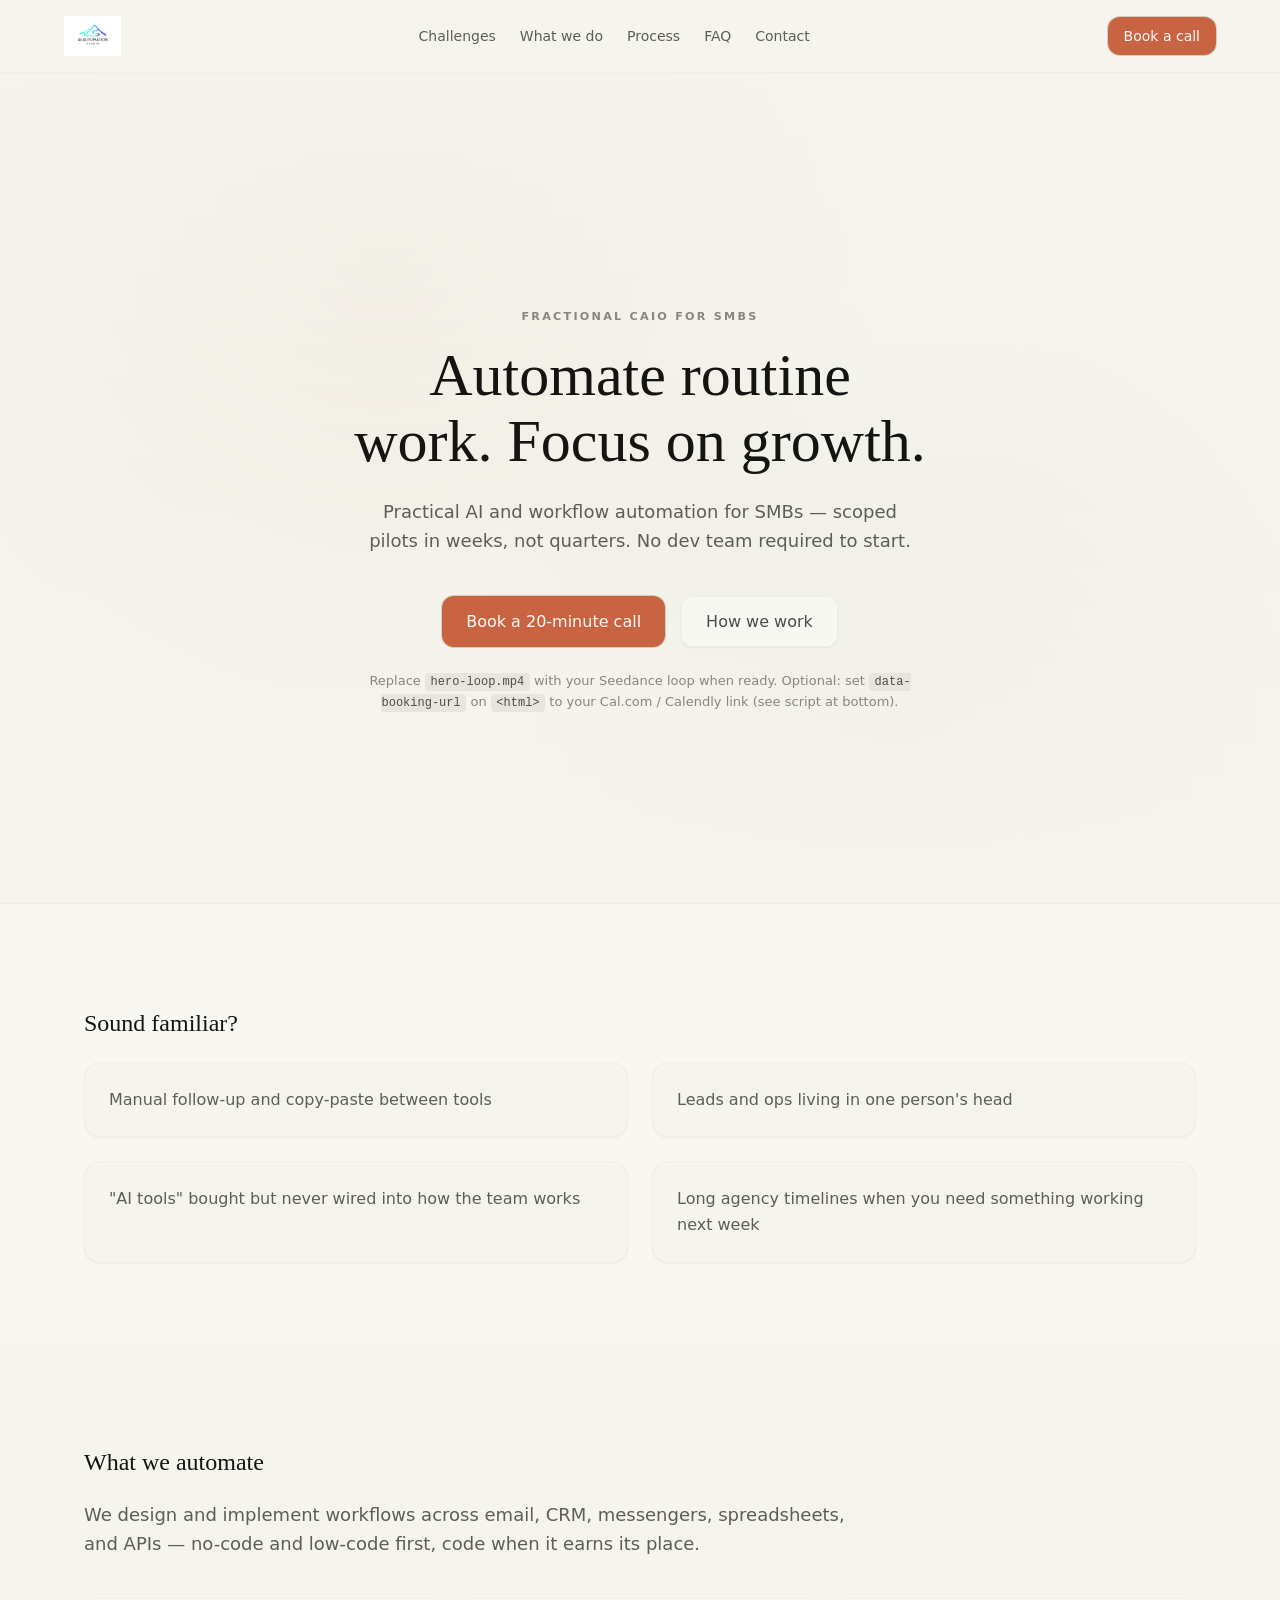
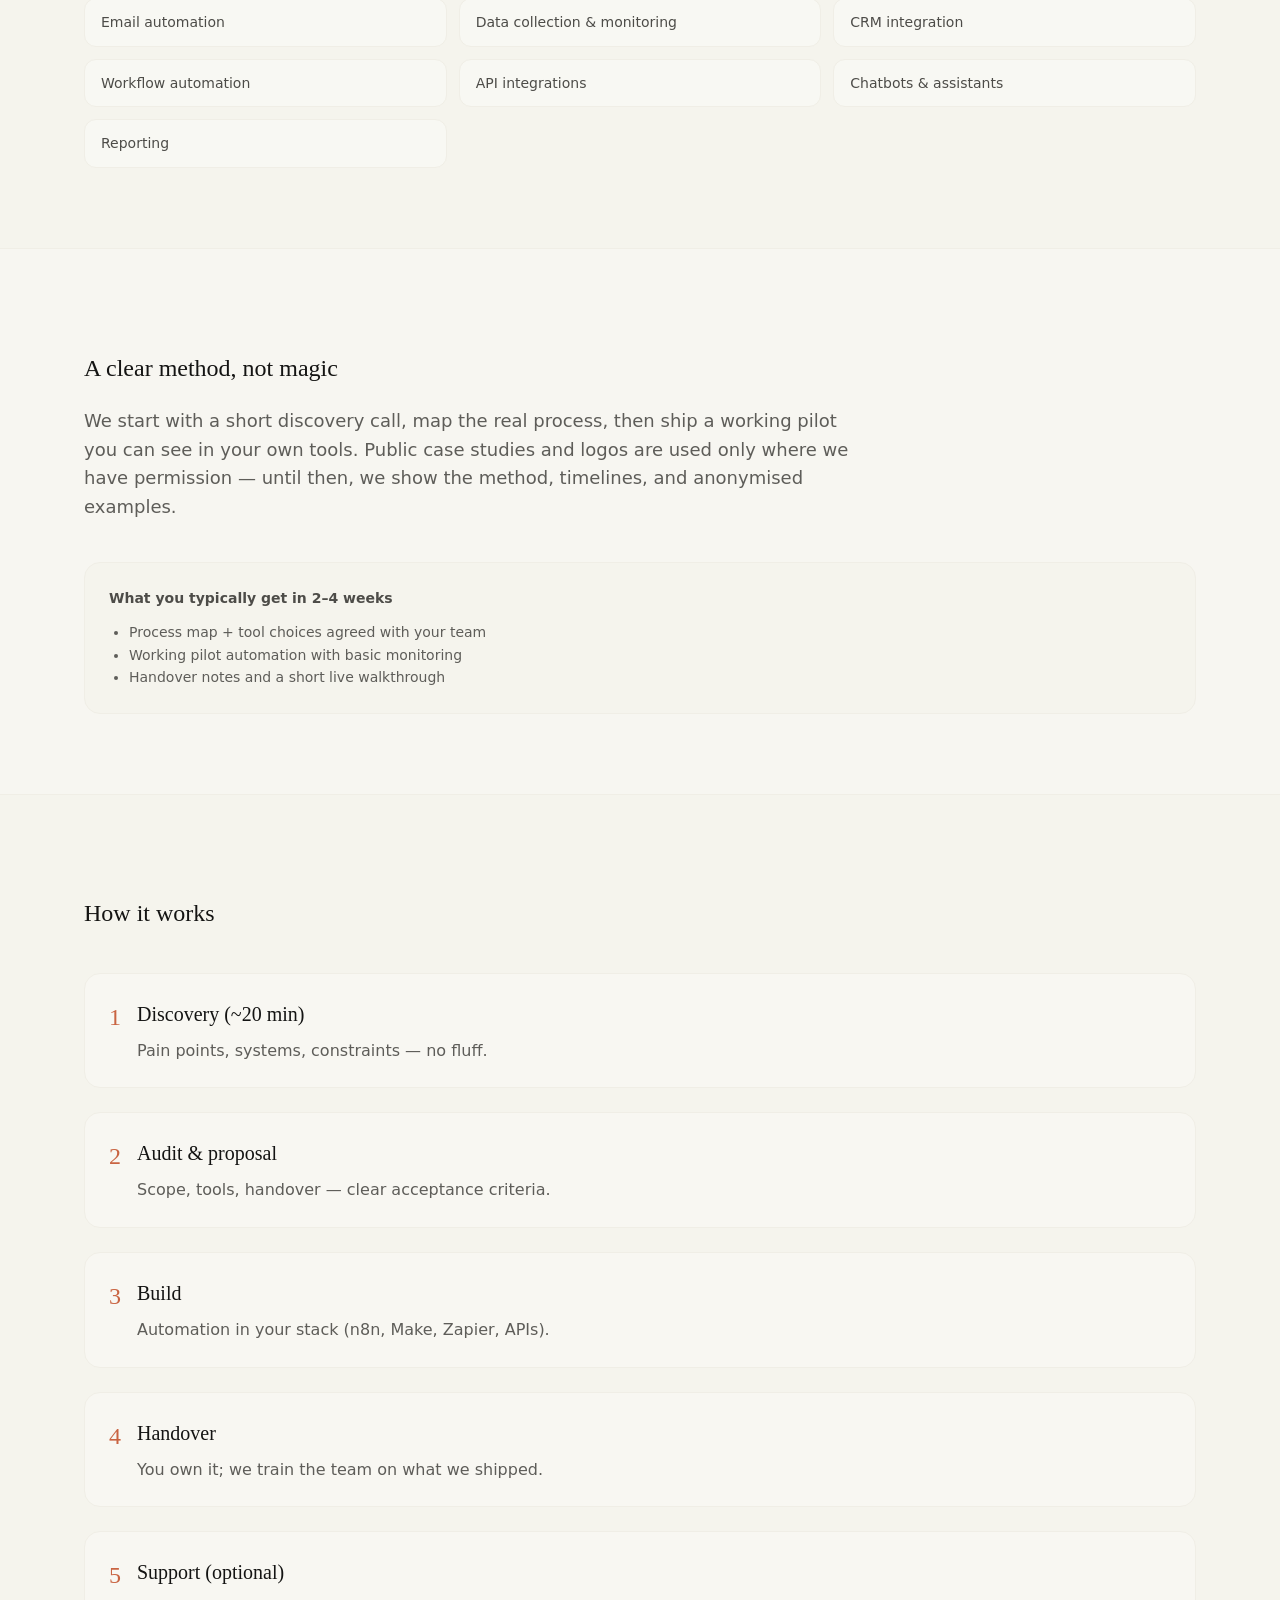
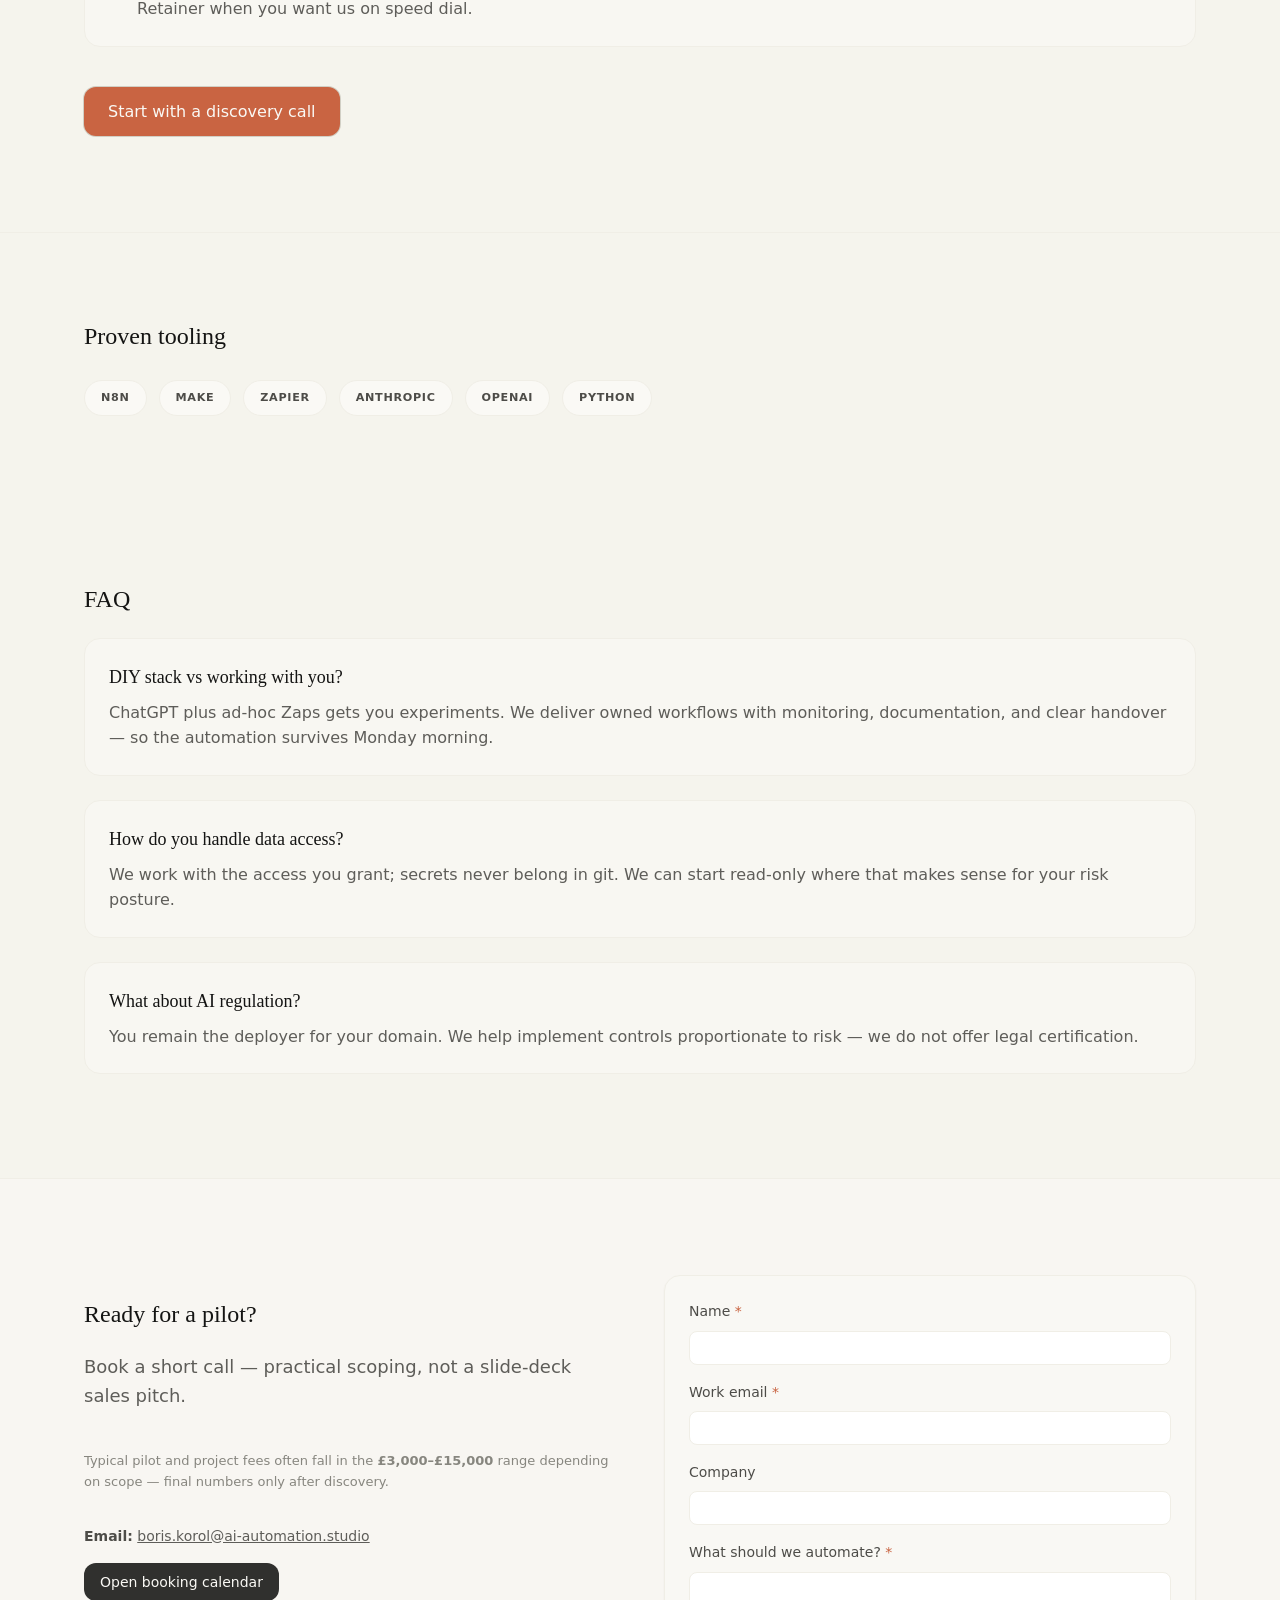
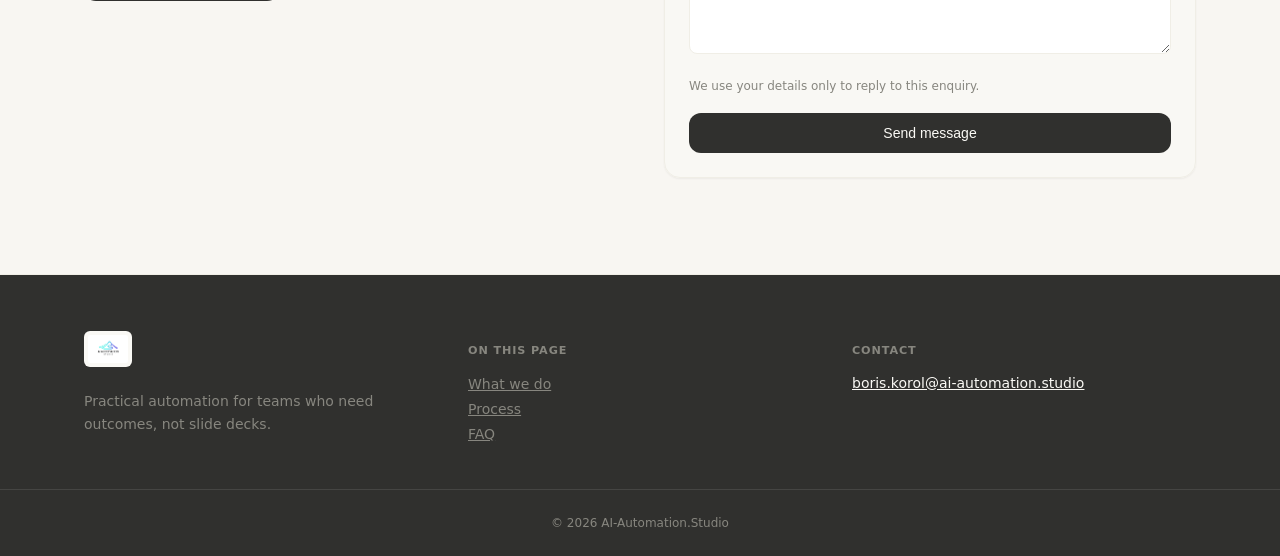
==== docs/index.html @ b097210a "Add static AAS landing preview under docs/ for GitHub Pages. Made-with: Cursor" ====
<!DOCTYPE html>
<html lang="en-GB" data-booking-url="https://calendly.com/dmir017">
  <head>
    <meta charset="utf-8" />
    <meta name="viewport" content="width=device-width, initial-scale=1" />
    <title>AI Automation Studio — Automate routine work. Focus on growth.</title>
    <meta
      name="description"
      content="Practical AI and workflow automation for SMBs. Scoped pilots in weeks — no-code and low-code first."
    />
    <style>
      :root {
        --parchment: #f5f4ed;
        --ivory: #faf9f5;
        --terracotta: #c96442;
        --coral: #d97757;
        --near: #141413;
        --olive: #5e5d59;
        --stone: #87867f;
        --charcoal: #4d4c48;
        --sand: #e8e6dc;
        --dark: #30302e;
        --cream: #f0eee6;
        --ring: #d1cfc5;
      }
      * {
        box-sizing: border-box;
      }
      html {
        scroll-behavior: smooth;
      }
      @media (prefers-reduced-motion: reduce) {
        html {
          scroll-behavior: auto;
        }
        .hero-video {
          display: none !important;
        }
        .hero-static {
          display: block !important;
        }
        .hero-ambient {
          animation: none !important;
        }
      }
      body {
        margin: 0;
        font-family: ui-sans-serif, system-ui, -apple-system, "Segoe UI", Roboto,
          "Helvetica Neue", Arial, sans-serif;
        background: var(--parchment);
        color: var(--near);
        line-height: 1.6;
      }
      h1,
      h2,
      h3 {
        font-family: Georgia, "Times New Roman", serif;
        font-weight: 500;
      }
      a {
        color: inherit;
        text-decoration: none;
      }
      .wrap {
        max-width: 72rem;
        margin: 0 auto;
        padding-left: 1.25rem;
        padding-right: 1.25rem;
      }
      header {
        position: sticky;
        top: 0;
        z-index: 50;
        border-bottom: 1px solid rgba(240, 238, 230, 0.85);
        background: rgba(245, 244, 237, 0.92);
        backdrop-filter: blur(10px);
      }
      .header-inner {
        display: flex;
        align-items: center;
        justify-content: space-between;
        gap: 1.5rem;
        padding: 1rem 0;
      }
      .logo {
        height: 2.5rem;
        width: auto;
        display: block;
      }
      nav {
        display: none;
        gap: 1.5rem;
        font-size: 0.875rem;
        color: var(--olive);
      }
      @media (min-width: 768px) {
        nav {
          display: flex;
        }
      }
      nav a:hover {
        color: var(--near);
      }
      .btn-primary {
        display: inline-flex;
        align-items: center;
        justify-content: center;
        border-radius: 0.75rem;
        background: var(--terracotta);
        color: var(--ivory);
        padding: 0.5rem 1rem;
        font-size: 0.875rem;
        font-weight: 500;
        box-shadow: 0 0 0 1px var(--ring);
      }
      .btn-primary:hover {
        background: var(--coral);
      }
      .hero {
        position: relative;
        min-height: 88vh;
        overflow: hidden;
        isolation: isolate;
      }
      .hero-media {
        position: absolute;
        inset: 0;
        background: var(--parchment);
      }
      .hero-video {
        width: 100%;
        height: 100%;
        object-fit: cover;
      }
      .hero-static {
        display: none;
        position: absolute;
        inset: 0;
        background: url("./hero-poster.jpg") center / cover no-repeat;
      }
      .hero-ambient {
        position: absolute;
        inset: 0;
        background: radial-gradient(
            circle at 30% 20%,
            rgba(201, 100, 66, 0.12),
            transparent 45%
          ),
          radial-gradient(
            circle at 70% 80%,
            rgba(62, 61, 58, 0.08),
            transparent 40%
          );
        animation: heroDrift 24s ease-in-out infinite alternate;
      }
      @keyframes heroDrift {
        from {
          transform: scale(1) translate(0, 0);
        }
        to {
          transform: scale(1.04) translate(-1%, 1%);
        }
      }
      .hero-scrim {
        position: absolute;
        inset: 0;
        background: linear-gradient(
          to bottom,
          rgba(245, 244, 237, 0.88),
          rgba(245, 244, 237, 0.55),
          var(--parchment)
        );
      }
      .hero-inner {
        position: relative;
        max-width: 56rem;
        margin: 0 auto;
        padding: 7rem 1.25rem 6rem;
        text-align: center;
      }
      @media (min-width: 768px) {
        .hero-inner {
          padding-top: 9rem;
        }
      }
      .eyebrow {
        font-size: 0.7rem;
        letter-spacing: 0.2em;
        text-transform: uppercase;
        color: var(--stone);
        font-weight: 600;
        margin-bottom: 1rem;
      }
      .hero h1 {
        font-size: clamp(2.25rem, 5vw, 3.75rem);
        line-height: 1.1;
        margin: 0;
        text-wrap: balance;
      }
      .hero p.lead {
        margin: 1.5rem auto 0;
        max-width: 42rem;
        font-size: 1.125rem;
        color: var(--olive);
        text-wrap: balance;
      }
      .hero-actions {
        margin-top: 2.5rem;
        display: flex;
        flex-wrap: wrap;
        gap: 1rem;
        justify-content: center;
      }
      .btn-lg {
        padding: 0.75rem 1.5rem;
        font-size: 1rem;
        border-radius: 0.75rem;
      }
      .btn-secondary {
        border: 1px solid var(--cream);
        background: rgba(250, 249, 245, 0.85);
        color: var(--charcoal);
        padding: 0.75rem 1.5rem;
        font-size: 1rem;
        border-radius: 0.75rem;
        font-weight: 500;
        box-shadow: 0 1px 2px rgba(20, 20, 19, 0.06);
      }
      .btn-secondary:hover {
        box-shadow: 0 0 0 1px var(--ring);
      }
      .note {
        margin-top: 1.5rem;
        font-size: 0.8125rem;
        color: var(--stone);
        max-width: 36rem;
        margin-left: auto;
        margin-right: auto;
      }
      section {
        padding: 5rem 0;
      }
      .section-muted {
        border-top: 1px solid var(--cream);
        background: rgba(250, 249, 245, 0.65);
      }
      .section-band {
        border-top: 1px solid var(--cream);
        border-bottom: 1px solid var(--cream);
        background: rgba(250, 249, 245, 0.5);
      }
      .section h2 {
        font-size: clamp(1.875rem, 3vw, 2.25rem);
        margin: 0 0 2.5rem;
      }
      .grid-2 {
        display: grid;
        gap: 1.5rem;
      }
      @media (min-width: 768px) {
        .grid-2 {
          grid-template-columns: 1fr 1fr;
        }
      }
      .card {
        border-radius: 1rem;
        border: 1px solid var(--cream);
        background: var(--parchment);
        padding: 1.5rem;
        box-shadow: 0 1px 2px rgba(20, 20, 19, 0.05);
        color: var(--olive);
      }
      .services-intro {
        max-width: 48rem;
        font-size: 1.125rem;
        color: var(--olive);
        margin-bottom: 2.5rem;
      }
      .tags {
        display: grid;
        gap: 0.75rem;
        grid-template-columns: 1fr;
      }
      @media (min-width: 640px) {
        .tags {
          grid-template-columns: repeat(2, 1fr);
        }
      }
      @media (min-width: 1024px) {
        .tags {
          grid-template-columns: repeat(3, 1fr);
        }
      }
      .tag {
        border-radius: 0.75rem;
        border: 1px solid var(--cream);
        background: rgba(250, 249, 245, 0.85);
        padding: 0.75rem 1rem;
        font-size: 0.875rem;
        font-weight: 500;
        color: var(--charcoal);
      }
      .callout {
        margin-top: 2rem;
        border-radius: 1rem;
        border: 1px solid var(--cream);
        background: var(--parchment);
        padding: 1.5rem;
        font-size: 0.875rem;
        color: var(--olive);
      }
      .steps {
        list-style: none;
        padding: 0;
        margin: 2.5rem 0 0;
        display: flex;
        flex-direction: column;
        gap: 1.5rem;
      }
      .step {
        display: flex;
        gap: 1rem;
        border-radius: 1rem;
        border: 1px solid var(--cream);
        background: rgba(250, 249, 245, 0.75);
        padding: 1.5rem;
      }
      .step-num {
        font-family: Georgia, serif;
        font-size: 1.5rem;
        color: var(--terracotta);
      }
      .tools {
        border-top: 1px solid var(--cream);
        background: var(--parchment);
        padding: 4rem 0;
      }
      .pill-row {
        display: flex;
        flex-wrap: wrap;
        gap: 0.75rem;
      }
      .pill {
        border-radius: 999px;
        border: 1px solid var(--cream);
        background: var(--ivory);
        padding: 0.5rem 1rem;
        font-size: 0.7rem;
        font-weight: 600;
        letter-spacing: 0.06em;
        text-transform: uppercase;
        color: var(--charcoal);
      }
      .faq-item {
        border-radius: 1rem;
        border: 1px solid var(--cream);
        background: rgba(250, 249, 245, 0.75);
        padding: 1.5rem;
        margin-bottom: 1.5rem;
      }
      .faq-item h3 {
        margin: 0 0 0.5rem;
        font-size: 1.125rem;
      }
      .contact {
        border-top: 1px solid var(--cream);
        background: rgba(250, 249, 245, 0.45);
        padding: 6rem 0;
      }
      .contact-grid {
        display: grid;
        gap: 3rem;
      }
      @media (min-width: 1024px) {
        .contact-grid {
          grid-template-columns: 1fr 1fr;
          align-items: start;
        }
      }
      form {
        border-radius: 1rem;
        border: 1px solid var(--cream);
        background: rgba(250, 249, 245, 0.92);
        padding: 1.5rem;
        box-shadow: 0 1px 2px rgba(20, 20, 19, 0.05);
      }
      label {
        display: block;
        font-size: 0.875rem;
        font-weight: 500;
        color: var(--charcoal);
        margin-bottom: 0.25rem;
      }
      input,
      textarea {
        width: 100%;
        margin-top: 0.25rem;
        border-radius: 0.5rem;
        border: 1px solid var(--cream);
        padding: 0.5rem 0.75rem;
        font-size: 0.875rem;
      }
      input:focus,
      textarea:focus {
        outline: 2px solid #3898ec;
        outline-offset: 0;
      }
      .form-footer {
        font-size: 0.75rem;
        color: var(--stone);
        margin: 0.5rem 0 1rem;
      }
      button[type="submit"] {
        width: 100%;
        border: 0;
        border-radius: 0.75rem;
        background: var(--dark);
        color: var(--ivory);
        padding: 0.75rem 1rem;
        font-size: 0.875rem;
        font-weight: 500;
        cursor: pointer;
      }
      button[type="submit"]:hover {
        background: var(--near);
      }
      footer {
        border-top: 1px solid var(--cream);
        background: var(--dark);
        color: var(--ivory);
        padding: 3.5rem 0 0;
      }
      .footer-grid {
        display: grid;
        gap: 2.5rem;
      }
      @media (min-width: 768px) {
        .footer-grid {
          grid-template-columns: repeat(3, 1fr);
        }
      }
      .footer-logo {
        height: 2.25rem;
        width: auto;
        border-radius: 0.375rem;
        background: var(--ivory);
        padding: 0.25rem;
      }
      .footer-muted {
        color: var(--stone);
        font-size: 0.875rem;
      }
      .footer-bottom {
        border-top: 1px solid rgba(255, 255, 255, 0.1);
        margin-top: 2.5rem;
        padding: 1.5rem 0;
        text-align: center;
        font-size: 0.75rem;
        color: var(--stone);
      }
      code {
        font-size: 0.75rem;
        background: var(--sand);
        padding: 0.125rem 0.35rem;
        border-radius: 0.25rem;
        color: var(--charcoal);
      }
    </style>
  </head>
  <body>
    <header>
      <div class="wrap header-inner">
        <a href="#top" aria-label="Home"
          ><img
            class="logo"
            src="./logo.jpg"
            width="160"
            height="48"
            alt="AI Automation Studio"
        /></a>
        <nav aria-label="Primary">
          <a href="#problem">Challenges</a>
          <a href="#services">What we do</a>
          <a href="#process">Process</a>
          <a href="#faq">FAQ</a>
          <a href="#contact">Contact</a>
        </nav>
        <a class="btn-primary" href="#contact">Book a call</a>
      </div>
    </header>

    <main id="top">
      <section class="hero" aria-label="Hero">
        <div class="hero-media" aria-hidden="true">
          <div class="hero-ambient" aria-hidden="true"></div>
          <video
            class="hero-video"
            autoplay
            muted
            loop
            playsinline
            poster="./hero-poster.jpg"
            preload="metadata"
          >
            <source src="./hero-loop.mp4" type="video/mp4" />
          </video>
          <div class="hero-static" aria-hidden="true"></div>
          <div class="hero-scrim"></div>
        </div>
        <div class="hero-inner">
          <p class="eyebrow">Fractional CAIO for SMBs</p>
          <h1>Automate routine work. Focus on growth.</h1>
          <p class="lead">
            Practical AI and workflow automation for SMBs — scoped pilots in
            weeks, not quarters. No dev team required to start.
          </p>
          <div class="hero-actions">
            <a id="booking-hero" class="btn-primary btn-lg" href="#contact"
              >Book a 20-minute call</a
            >
            <a class="btn-secondary" href="#process">How we work</a>
          </div>
          <p class="note">
            Replace <code>hero-loop.mp4</code> with your Seedance loop when
            ready. Optional: set
            <code>data-booking-url</code> on <code>&lt;html&gt;</code> to your
            Cal.com / Calendly link (see script at bottom).
          </p>
        </div>
      </section>

      <section id="problem" class="section-muted">
        <div class="wrap">
          <h2>Sound familiar?</h2>
          <div class="grid-2">
            <div class="card">
              Manual follow-up and copy-paste between tools
            </div>
            <div class="card">Leads and ops living in one person's head</div>
            <div class="card">
              "AI tools" bought but never wired into how the team works
            </div>
            <div class="card">
              Long agency timelines when you need something working next week
            </div>
          </div>
        </div>
      </section>

      <section id="services">
        <div class="wrap">
          <h2>What we automate</h2>
          <p class="services-intro">
            We design and implement workflows across email, CRM, messengers,
            spreadsheets, and APIs — no-code and low-code first, code when it
            earns its place.
          </p>
          <div class="tags">
            <div class="tag">Email automation</div>
            <div class="tag">Data collection &amp; monitoring</div>
            <div class="tag">CRM integration</div>
            <div class="tag">Workflow automation</div>
            <div class="tag">API integrations</div>
            <div class="tag">Chatbots &amp; assistants</div>
            <div class="tag">Reporting</div>
          </div>
        </div>
      </section>

      <section class="section-band">
        <div class="wrap">
          <h2>A clear method, not magic</h2>
          <p class="services-intro">
            We start with a short discovery call, map the real process, then
            ship a working pilot you can see in your own tools. Public case
            studies and logos are used only where we have permission — until
            then, we show the method, timelines, and anonymised examples.
          </p>
          <div class="callout">
            <p style="margin: 0 0 0.75rem; font-weight: 600; color: var(--charcoal)">
              What you typically get in 2–4 weeks
            </p>
            <ul style="margin: 0; padding-left: 1.25rem">
              <li>Process map + tool choices agreed with your team</li>
              <li>Working pilot automation with basic monitoring</li>
              <li>Handover notes and a short live walkthrough</li>
            </ul>
          </div>
        </div>
      </section>

      <section id="process">
        <div class="wrap">
          <h2>How it works</h2>
          <ol class="steps">
            <li class="step">
              <span class="step-num">1</span>
              <div>
                <h3 style="margin: 0 0 0.5rem; font-size: 1.25rem">
                  Discovery (~20 min)
                </h3>
                <p style="margin: 0; color: var(--olive)">
                  Pain points, systems, constraints — no fluff.
                </p>
              </div>
            </li>
            <li class="step">
              <span class="step-num">2</span>
              <div>
                <h3 style="margin: 0 0 0.5rem; font-size: 1.25rem">
                  Audit &amp; proposal
                </h3>
                <p style="margin: 0; color: var(--olive)">
                  Scope, tools, handover — clear acceptance criteria.
                </p>
              </div>
            </li>
            <li class="step">
              <span class="step-num">3</span>
              <div>
                <h3 style="margin: 0 0 0.5rem; font-size: 1.25rem">Build</h3>
                <p style="margin: 0; color: var(--olive)">
                  Automation in your stack (n8n, Make, Zapier, APIs).
                </p>
              </div>
            </li>
            <li class="step">
              <span class="step-num">4</span>
              <div>
                <h3 style="margin: 0 0 0.5rem; font-size: 1.25rem">Handover</h3>
                <p style="margin: 0; color: var(--olive)">
                  You own it; we train the team on what we shipped.
                </p>
              </div>
            </li>
            <li class="step">
              <span class="step-num">5</span>
              <div>
                <h3 style="margin: 0 0 0.5rem; font-size: 1.25rem">
                  Support (optional)
                </h3>
                <p style="margin: 0; color: var(--olive)">
                  Retainer when you want us on speed dial.
                </p>
              </div>
            </li>
          </ol>
          <p style="margin-top: 2.5rem">
            <a class="btn-primary btn-lg" href="#contact"
              >Start with a discovery call</a
            >
          </p>
        </div>
      </section>

      <section class="tools">
        <div class="wrap">
          <h2 style="font-size: 1.5rem">Proven tooling</h2>
          <div class="pill-row" style="margin-top: 1.5rem">
            <span class="pill">n8n</span>
            <span class="pill">Make</span>
            <span class="pill">Zapier</span>
            <span class="pill">Anthropic</span>
            <span class="pill">OpenAI</span>
            <span class="pill">Python</span>
          </div>
        </div>
      </section>

      <section id="faq">
        <div class="wrap">
          <h2>FAQ</h2>
          <div class="faq-item">
            <h3>DIY stack vs working with you?</h3>
            <p style="margin: 0; color: var(--olive)">
              ChatGPT plus ad-hoc Zaps gets you experiments. We deliver owned
              workflows with monitoring, documentation, and clear handover —
              so the automation survives Monday morning.
            </p>
          </div>
          <div class="faq-item">
            <h3>How do you handle data access?</h3>
            <p style="margin: 0; color: var(--olive)">
              We work with the access you grant; secrets never belong in git.
              We can start read-only where that makes sense for your risk
              posture.
            </p>
          </div>
          <div class="faq-item">
            <h3>What about AI regulation?</h3>
            <p style="margin: 0; color: var(--olive)">
              You remain the deployer for your domain. We help implement
              controls proportionate to risk — we do not offer legal
              certification.
            </p>
          </div>
        </div>
      </section>

      <section id="contact" class="contact">
        <div class="wrap contact-grid">
          <div>
            <h2>Ready for a pilot?</h2>
            <p class="services-intro" style="margin-top: 1rem">
              Book a short call — practical scoping, not a slide-deck sales
              pitch.
            </p>
            <p class="note" style="text-align: left; margin: 1.5rem 0 0">
              Typical pilot and project fees often fall in the
              <strong>£3,000–£15,000</strong> range depending on scope — final
              numbers only after discovery.
            </p>
            <p style="margin-top: 2rem; font-size: 0.875rem; color: var(--olive)">
              <strong style="color: var(--charcoal)">Email:</strong>
              <a
                style="text-decoration: underline"
                href="mailto:boris.korol@ai-automation.studio"
                >boris.korol@ai-automation.studio</a
              >
            </p>
            <p style="margin-top: 1rem">
              <a
                id="booking-contact"
                class="btn-primary"
                style="background: var(--dark); box-shadow: none"
                href="#contact"
                >Open booking calendar</a
              >
            </p>
          </div>
          <form id="enquiry-form" novalidate>
            <div style="margin-bottom: 1rem">
              <label for="name">Name <span style="color: var(--terracotta)">*</span></label>
              <input id="name" name="name" required autocomplete="name" />
            </div>
            <div style="margin-bottom: 1rem">
              <label for="email"
                >Work email <span style="color: var(--terracotta)">*</span></label
              >
              <input
                id="email"
                name="email"
                type="email"
                required
                autocomplete="email"
              />
            </div>
            <div style="margin-bottom: 1rem">
              <label for="company">Company</label>
              <input id="company" name="company" autocomplete="organization" />
            </div>
            <div style="margin-bottom: 1rem">
              <label for="message"
                >What should we automate?
                <span style="color: var(--terracotta)">*</span></label
              >
              <textarea id="message" name="message" required rows="4"></textarea>
            </div>
            <p class="form-footer">
              We use your details only to reply to this enquiry.
            </p>
            <button type="submit">Send message</button>
            <p
              id="form-status"
              style="display: none; margin-top: 1rem; font-size: 0.875rem; color: var(--olive); text-align: center"
              role="status"
            ></p>
          </form>
        </div>
      </section>
    </main>

    <footer>
      <div class="wrap footer-grid">
        <div>
          <img
            class="footer-logo"
            src="./logo.jpg"
            width="160"
            height="48"
            alt=""
          />
          <p class="footer-muted" style="margin-top: 1rem">
            Practical automation for teams who need outcomes, not slide decks.
          </p>
        </div>
        <div>
          <p
            class="footer-muted"
            style="font-size: 0.7rem; font-weight: 600; text-transform: uppercase; letter-spacing: 0.08em"
          >
            On this page
          </p>
          <ul
            class="footer-muted"
            style="list-style: none; padding: 0; margin: 0.75rem 0 0; line-height: 1.8"
          >
            <li><a style="text-decoration: underline" href="#services">What we do</a></li>
            <li><a style="text-decoration: underline" href="#process">Process</a></li>
            <li><a style="text-decoration: underline" href="#faq">FAQ</a></li>
          </ul>
        </div>
        <div>
          <p
            class="footer-muted"
            style="font-size: 0.7rem; font-weight: 600; text-transform: uppercase; letter-spacing: 0.08em"
          >
            Contact
          </p>
          <p style="margin: 0.75rem 0 0; font-size: 0.875rem">
            <a
              style="text-decoration: underline"
              href="mailto:boris.korol@ai-automation.studio"
              >boris.korol@ai-automation.studio</a
            >
          </p>
        </div>
      </div>
      <div class="footer-bottom">
        © <span id="y"></span> AI-Automation.Studio
      </div>
    </footer>

    <script>
      document.getElementById("y").textContent = String(new Date().getFullYear());
      var booking = document.documentElement.getAttribute("data-booking-url");
      if (booking) {
        var b1 = document.getElementById("booking-hero");
        var b2 = document.getElementById("booking-contact");
        if (b1) b1.setAttribute("href", booking);
        if (b2) b2.setAttribute("href", booking);
      }
      document.getElementById("enquiry-form").addEventListener("submit", function (e) {
        e.preventDefault();
        var fd = new FormData(e.target);
        var name = String(fd.get("name") || "").trim();
        var from = String(fd.get("email") || "").trim();
        var company = String(fd.get("company") || "").trim();
        var body = String(fd.get("message") || "").trim();
        var subject = encodeURIComponent(
          "AI Automation Studio — enquiry from " + (name || "site")
        );
        var text = encodeURIComponent(
          ["Name: " + name, "Email: " + from, company ? "Company: " + company : "", "", body]
            .filter(Boolean)
            .join("\n")
        );
        window.location.href =
          "mailto:boris.korol@ai-automation.studio?subject=" + subject + "&body=" + text;
        var st = document.getElementById("form-status");
        st.style.display = "block";
        st.textContent =
          "If your mail client did not open, email boris.korol@ai-automation.studio directly.";
      });
    </script>
  </body>
</html>
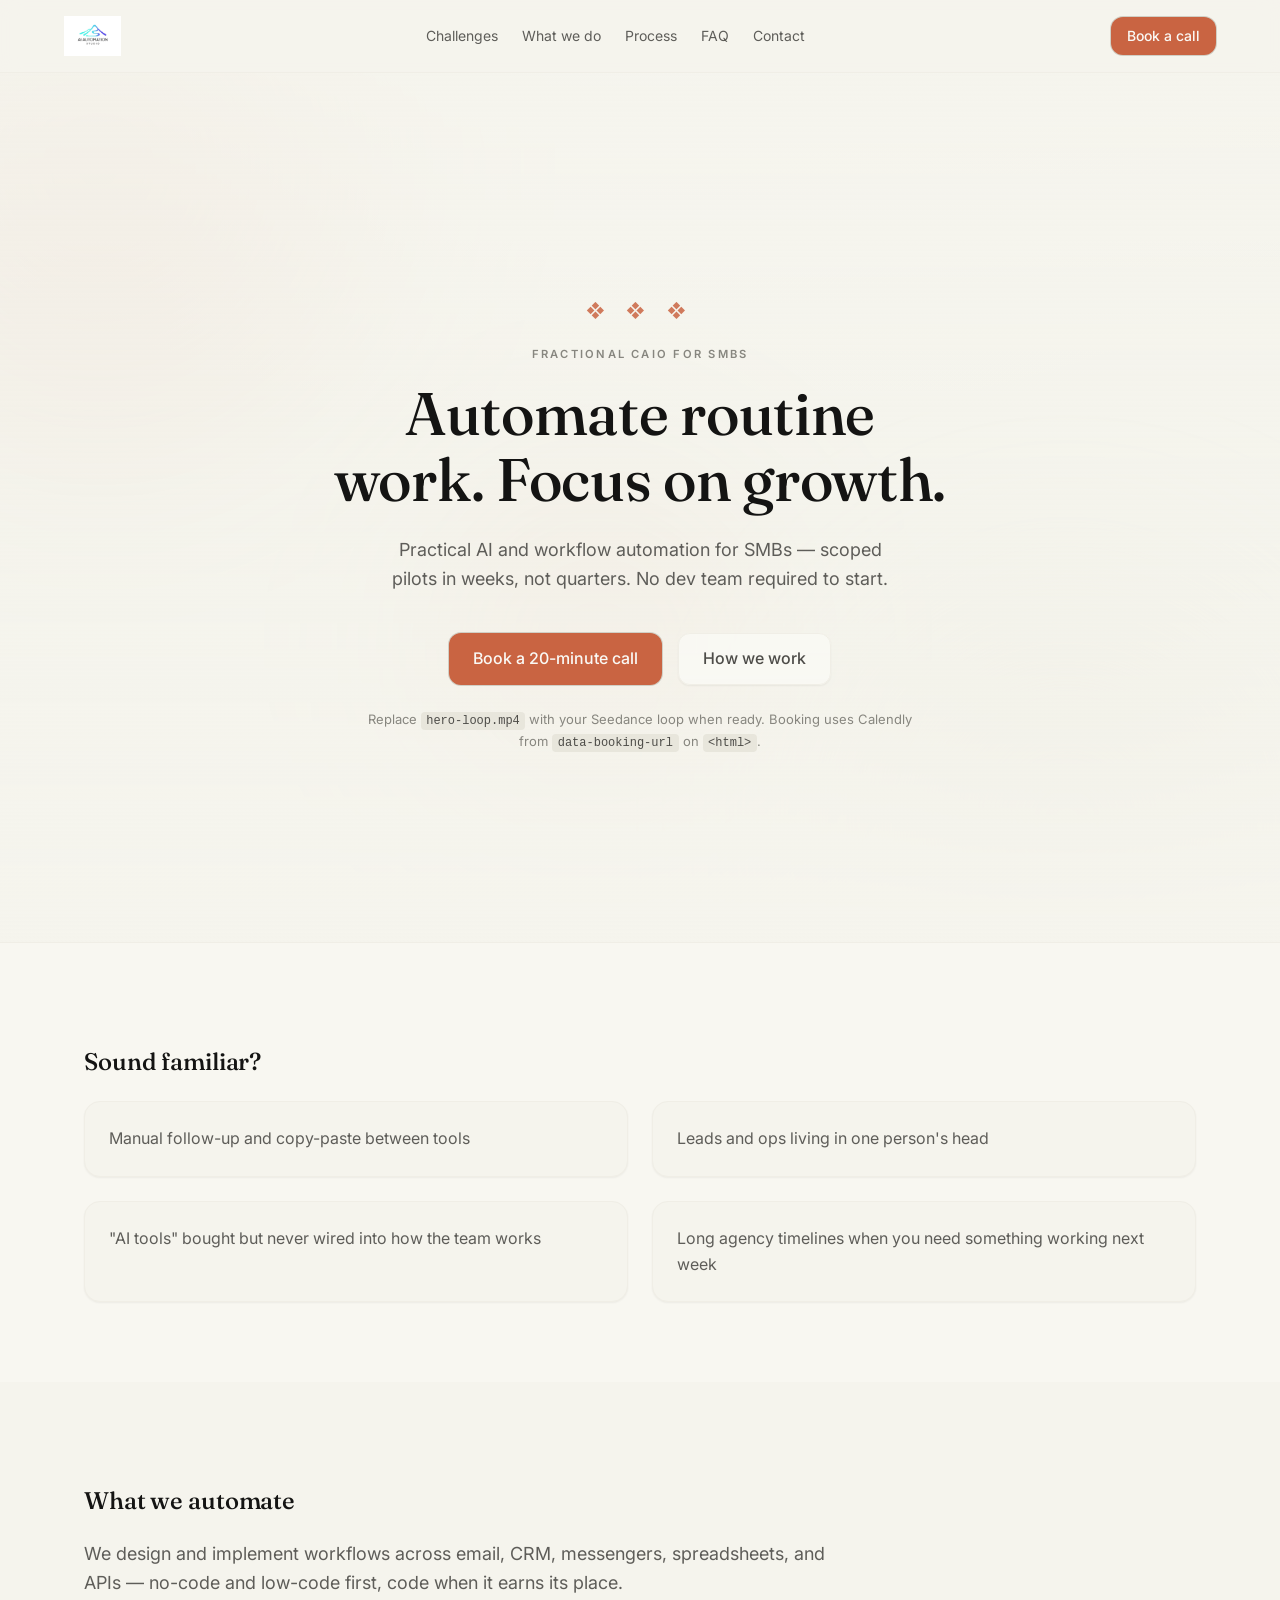
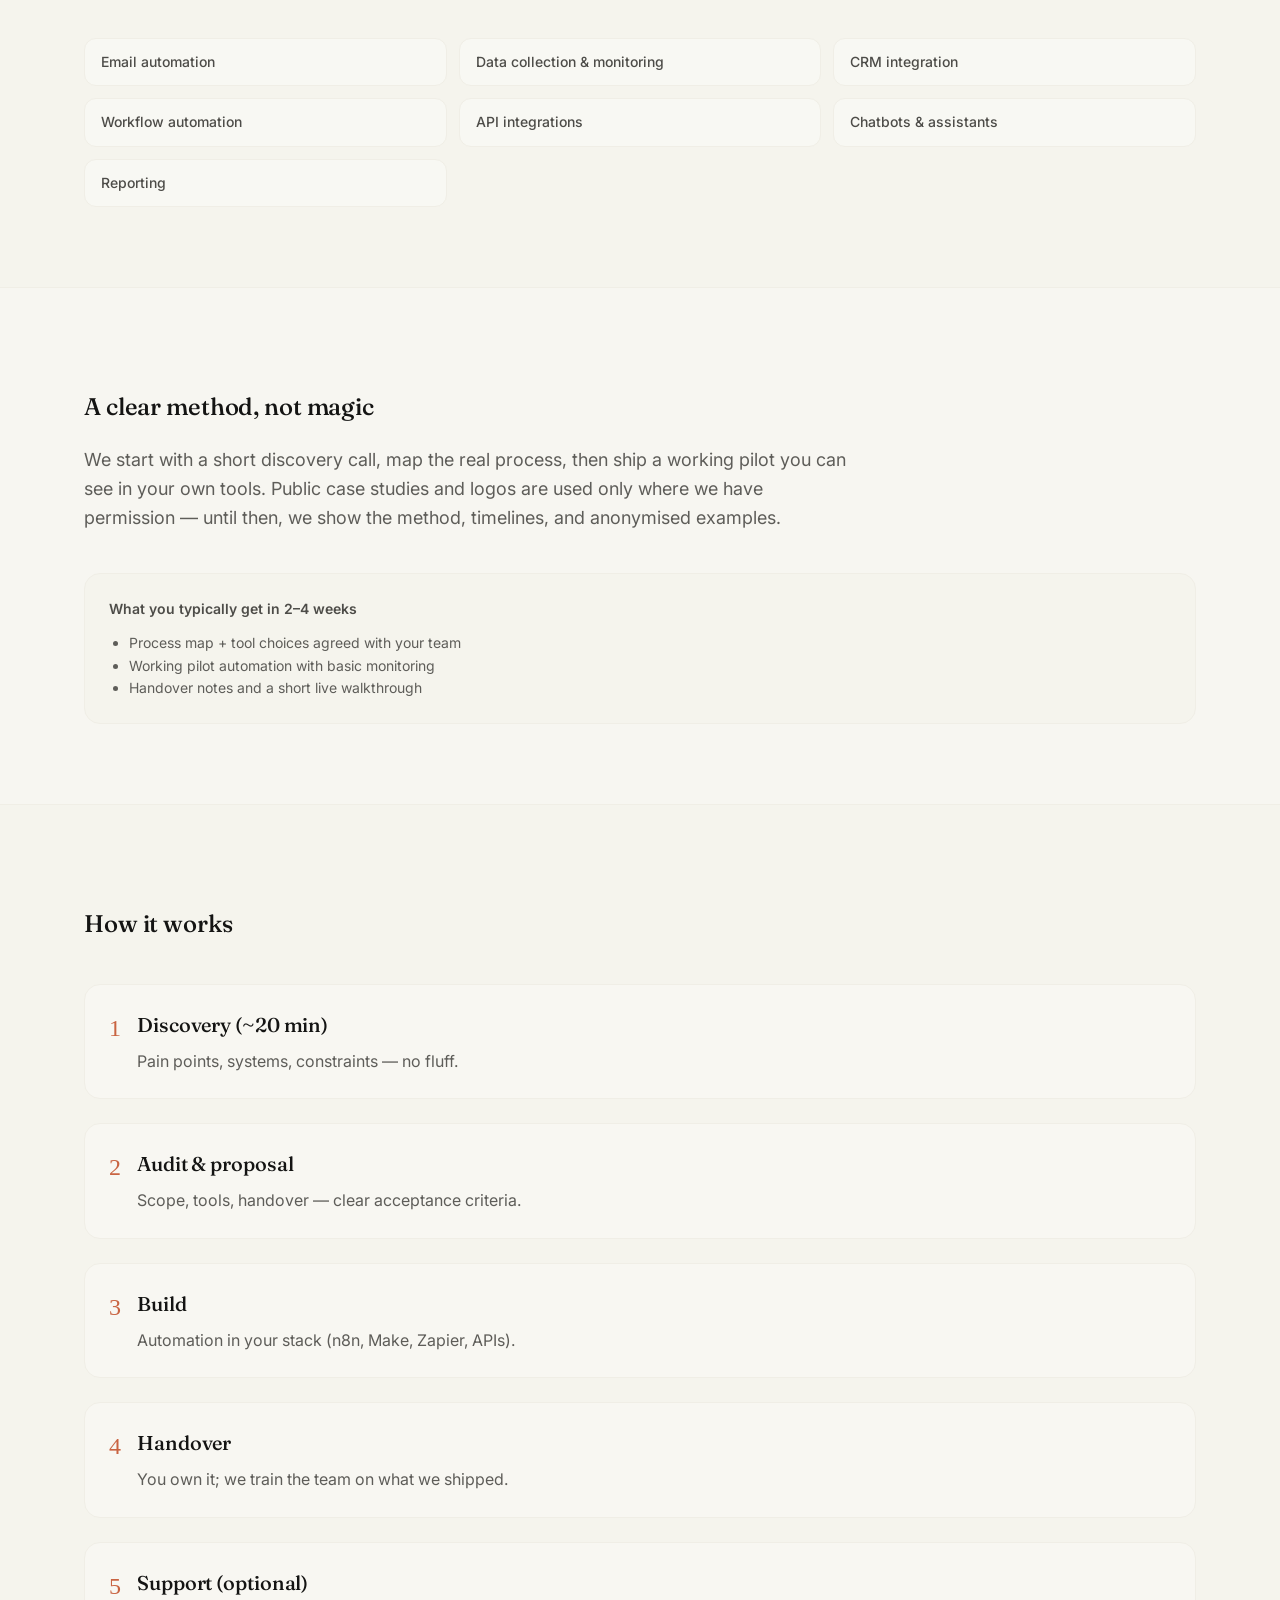
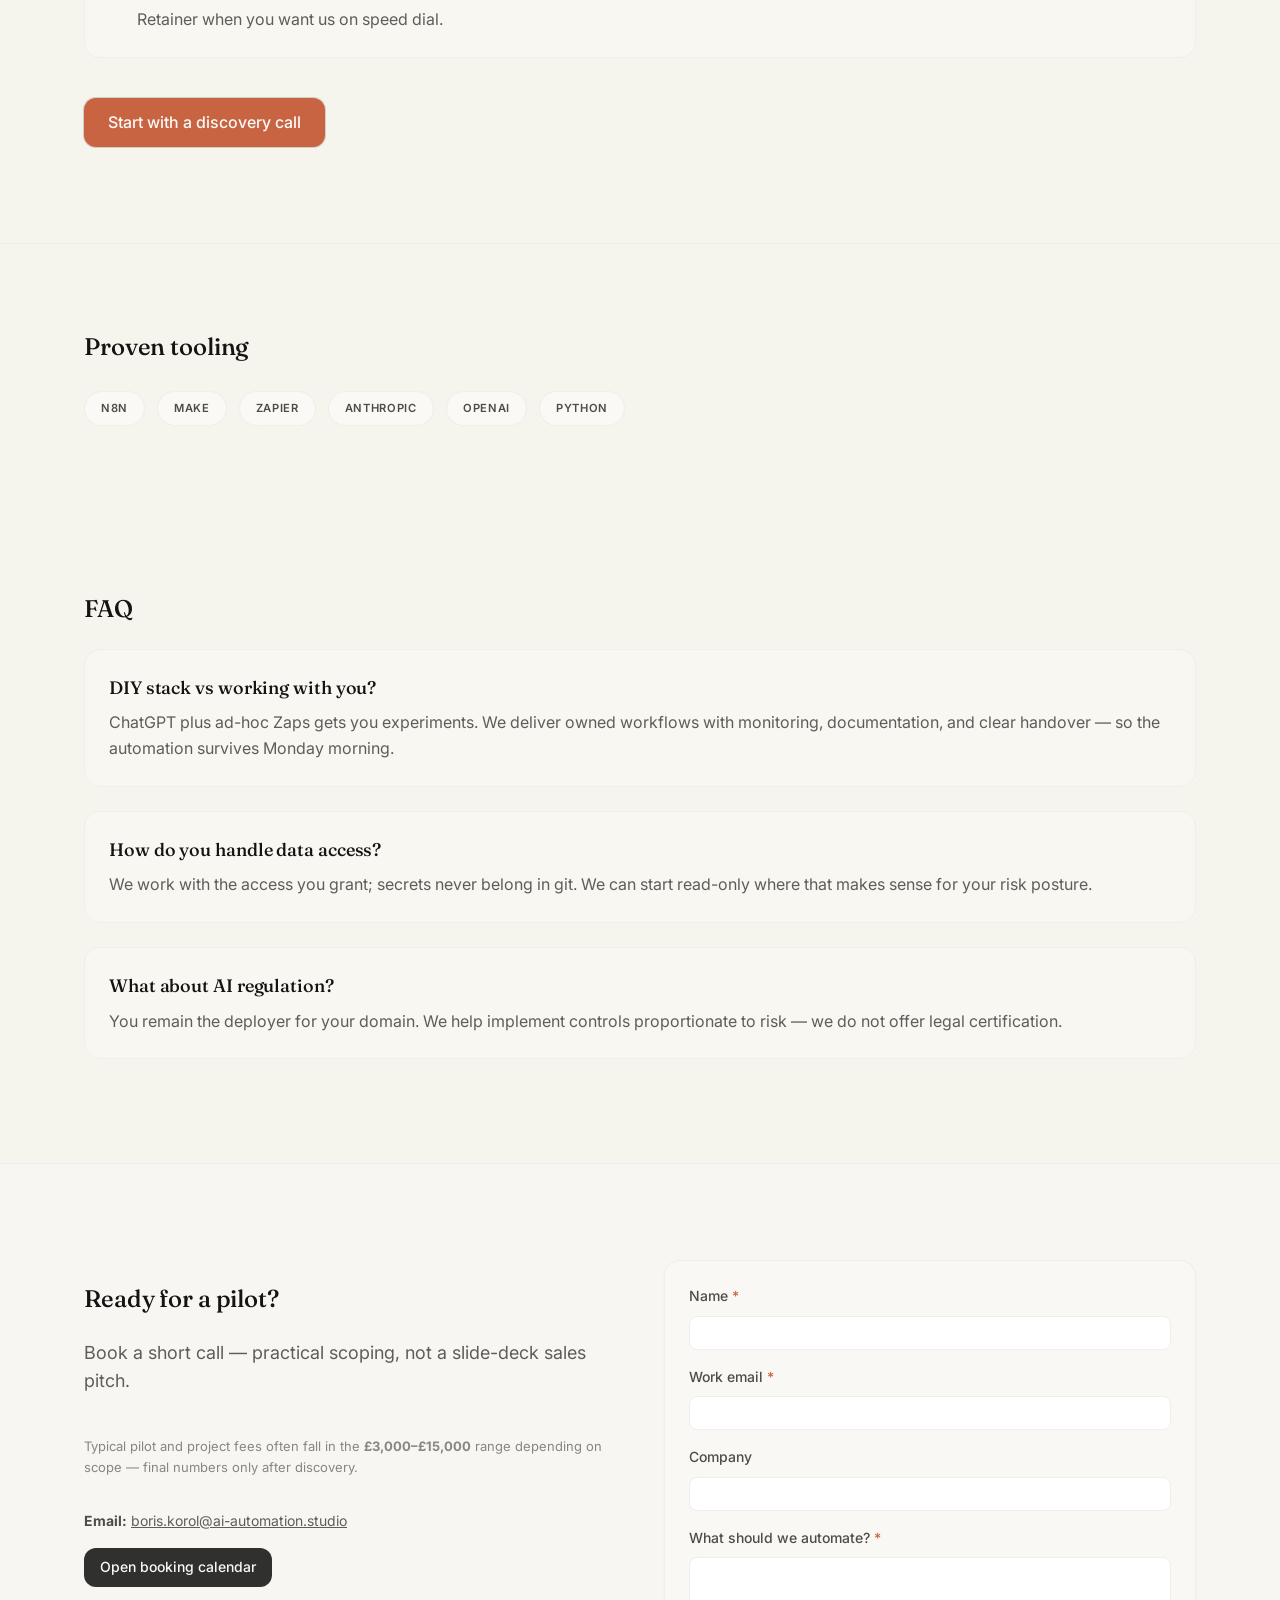
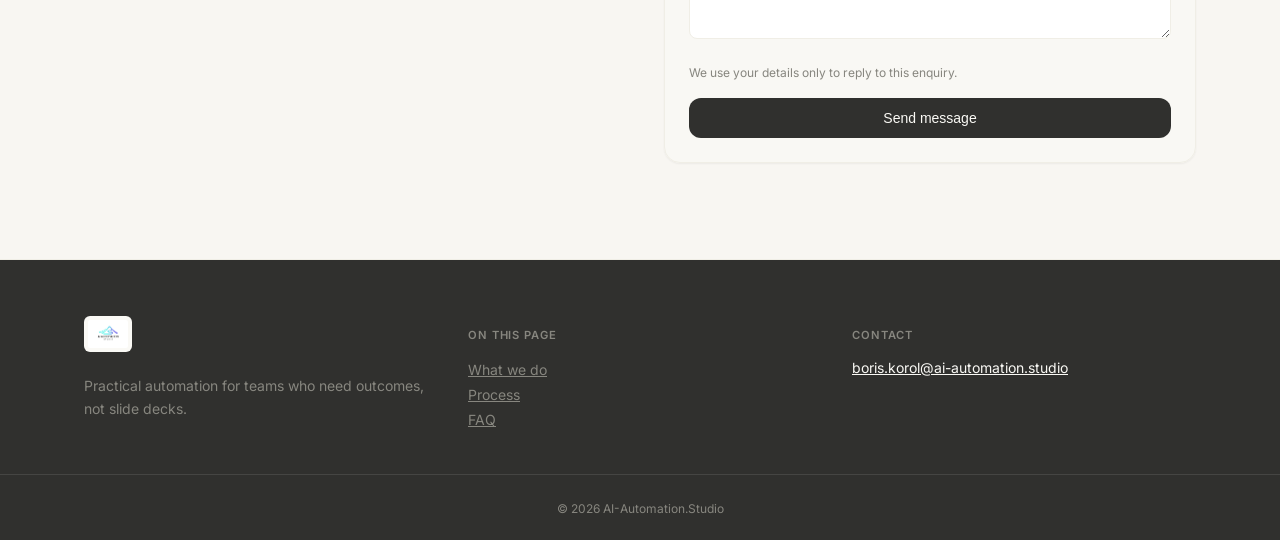
==== commit e191d28a: "Hero: layered parchment blobs + Fraunces/Inter to match aas-anthropic. Made-with: Cursor" ====
--- a/docs/index.html
+++ b/docs/index.html
@@ -7,6 +7,12 @@
     <meta
       name="description"
       content="Practical AI and workflow automation for SMBs. Scoped pilots in weeks — no-code and low-code first."
+    />
+    <link rel="preconnect" href="https://fonts.googleapis.com" />
+    <link rel="preconnect" href="https://fonts.gstatic.com" crossorigin />
+    <link
+      href="https://fonts.googleapis.com/css2?family=Fraunces:opsz,wght@9..144,400;9..144,500;9..144,600&family=Inter:wght@400;500;600&display=swap"
+      rel="stylesheet"
     />
     <style>
       :root {
@@ -22,6 +28,9 @@
         --dark: #30302e;
         --cream: #f0eee6;
         --ring: #d1cfc5;
+        --serif: "Fraunces", Georgia, "Times New Roman", serif;
+        --sans: "Inter", ui-sans-serif, system-ui, -apple-system, "Segoe UI",
+          Roboto, "Helvetica Neue", Arial, sans-serif;
       }
       * {
         box-sizing: border-box;
@@ -39,23 +48,25 @@
         .hero-static {
           display: block !important;
         }
-        .hero-ambient {
+        .hero-ambient,
+        .hero-blob {
           animation: none !important;
         }
       }
       body {
         margin: 0;
-        font-family: ui-sans-serif, system-ui, -apple-system, "Segoe UI", Roboto,
-          "Helvetica Neue", Arial, sans-serif;
+        font-family: var(--sans);
         background: var(--parchment);
         color: var(--near);
         line-height: 1.6;
+        -webkit-font-smoothing: antialiased;
       }
       h1,
       h2,
       h3 {
-        font-family: Georgia, "Times New Roman", serif;
+        font-family: var(--serif);
         font-weight: 500;
+        letter-spacing: -0.005em;
       }
       a {
         color: inherit;
@@ -141,24 +152,84 @@
       .hero-ambient {
         position: absolute;
         inset: 0;
+        overflow: hidden;
+        pointer-events: none;
         background: radial-gradient(
-            circle at 30% 20%,
-            rgba(201, 100, 66, 0.12),
-            transparent 45%
-          ),
-          radial-gradient(
-            circle at 70% 80%,
-            rgba(62, 61, 58, 0.08),
-            transparent 40%
-          );
-        animation: heroDrift 24s ease-in-out infinite alternate;
-      }
-      @keyframes heroDrift {
-        from {
-          transform: scale(1) translate(0, 0);
-        }
-        to {
-          transform: scale(1.04) translate(-1%, 1%);
+          ellipse 120% 80% at 50% 0%,
+          rgba(250, 249, 245, 0.55),
+          transparent 55%
+        );
+      }
+      .hero-blob {
+        position: absolute;
+        width: clamp(280px, 70vmin, 640px);
+        height: clamp(280px, 70vmin, 640px);
+        border-radius: 50%;
+        filter: blur(72px);
+        opacity: 0.55;
+        mix-blend-mode: multiply;
+        will-change: transform;
+      }
+      .hero-blob--a {
+        top: -18%;
+        left: -12%;
+        background: radial-gradient(
+          circle at 40% 40%,
+          rgba(201, 100, 66, 0.35),
+          rgba(201, 100, 66, 0) 68%
+        );
+        animation: heroBlobA 32s ease-in-out infinite;
+      }
+      .hero-blob--b {
+        bottom: -22%;
+        right: -8%;
+        background: radial-gradient(
+          circle at 50% 50%,
+          rgba(232, 230, 220, 0.95),
+          rgba(232, 230, 220, 0) 70%
+        );
+        animation: heroBlobB 40s ease-in-out infinite;
+      }
+      .hero-blob--c {
+        top: 38%;
+        left: 28%;
+        width: clamp(220px, 55vmin, 480px);
+        height: clamp(220px, 55vmin, 480px);
+        background: radial-gradient(
+          circle at 50% 50%,
+          rgba(217, 119, 87, 0.22),
+          rgba(217, 119, 87, 0) 72%
+        );
+        animation: heroBlobC 24s ease-in-out infinite;
+      }
+      @keyframes heroBlobA {
+        0%,
+        100% {
+          transform: translate(0, 0) scale(1);
+        }
+        50% {
+          transform: translate(6%, 4%) scale(1.08);
+        }
+      }
+      @keyframes heroBlobB {
+        0%,
+        100% {
+          transform: translate(0, 0) scale(1.02);
+        }
+        50% {
+          transform: translate(-5%, -6%) scale(1.12);
+        }
+      }
+      @keyframes heroBlobC {
+        0%,
+        100% {
+          transform: translate(0, 0) scale(1);
+        }
+        33% {
+          transform: translate(-4%, 5%) scale(1.06);
+        }
+        66% {
+          transform: translate(5%, -3%) scale(0.98);
         }
       }
       .hero-scrim {
@@ -183,7 +254,17 @@
           padding-top: 9rem;
         }
       }
+      .orn {
+        display: flex;
+        justify-content: center;
+        margin: 0 auto 1.25rem;
+        color: var(--terracotta);
+        font-size: 1.125rem;
+        letter-spacing: 0.45em;
+        opacity: 0.85;
+      }
       .eyebrow {
+        font-family: var(--sans);
         font-size: 0.7rem;
         letter-spacing: 0.2em;
         text-transform: uppercase;
@@ -492,7 +573,11 @@
     <main id="top">
       <section class="hero" aria-label="Hero">
         <div class="hero-media" aria-hidden="true">
-          <div class="hero-ambient" aria-hidden="true"></div>
+          <div class="hero-ambient" aria-hidden="true">
+            <span class="hero-blob hero-blob--a"></span>
+            <span class="hero-blob hero-blob--b"></span>
+            <span class="hero-blob hero-blob--c"></span>
+          </div>
           <video
             class="hero-video"
             autoplay
@@ -508,6 +593,7 @@
           <div class="hero-scrim"></div>
         </div>
         <div class="hero-inner">
+          <div class="orn" aria-hidden="true">❖ ❖ ❖</div>
           <p class="eyebrow">Fractional CAIO for SMBs</p>
           <h1>Automate routine work. Focus on growth.</h1>
           <p class="lead">
@@ -522,9 +608,8 @@
           </div>
           <p class="note">
             Replace <code>hero-loop.mp4</code> with your Seedance loop when
-            ready. Optional: set
-            <code>data-booking-url</code> on <code>&lt;html&gt;</code> to your
-            Cal.com / Calendly link (see script at bottom).
+            ready. Booking uses Calendly from <code>data-booking-url</code> on
+            <code>&lt;html&gt;</code>.
           </p>
         </div>
       </section>
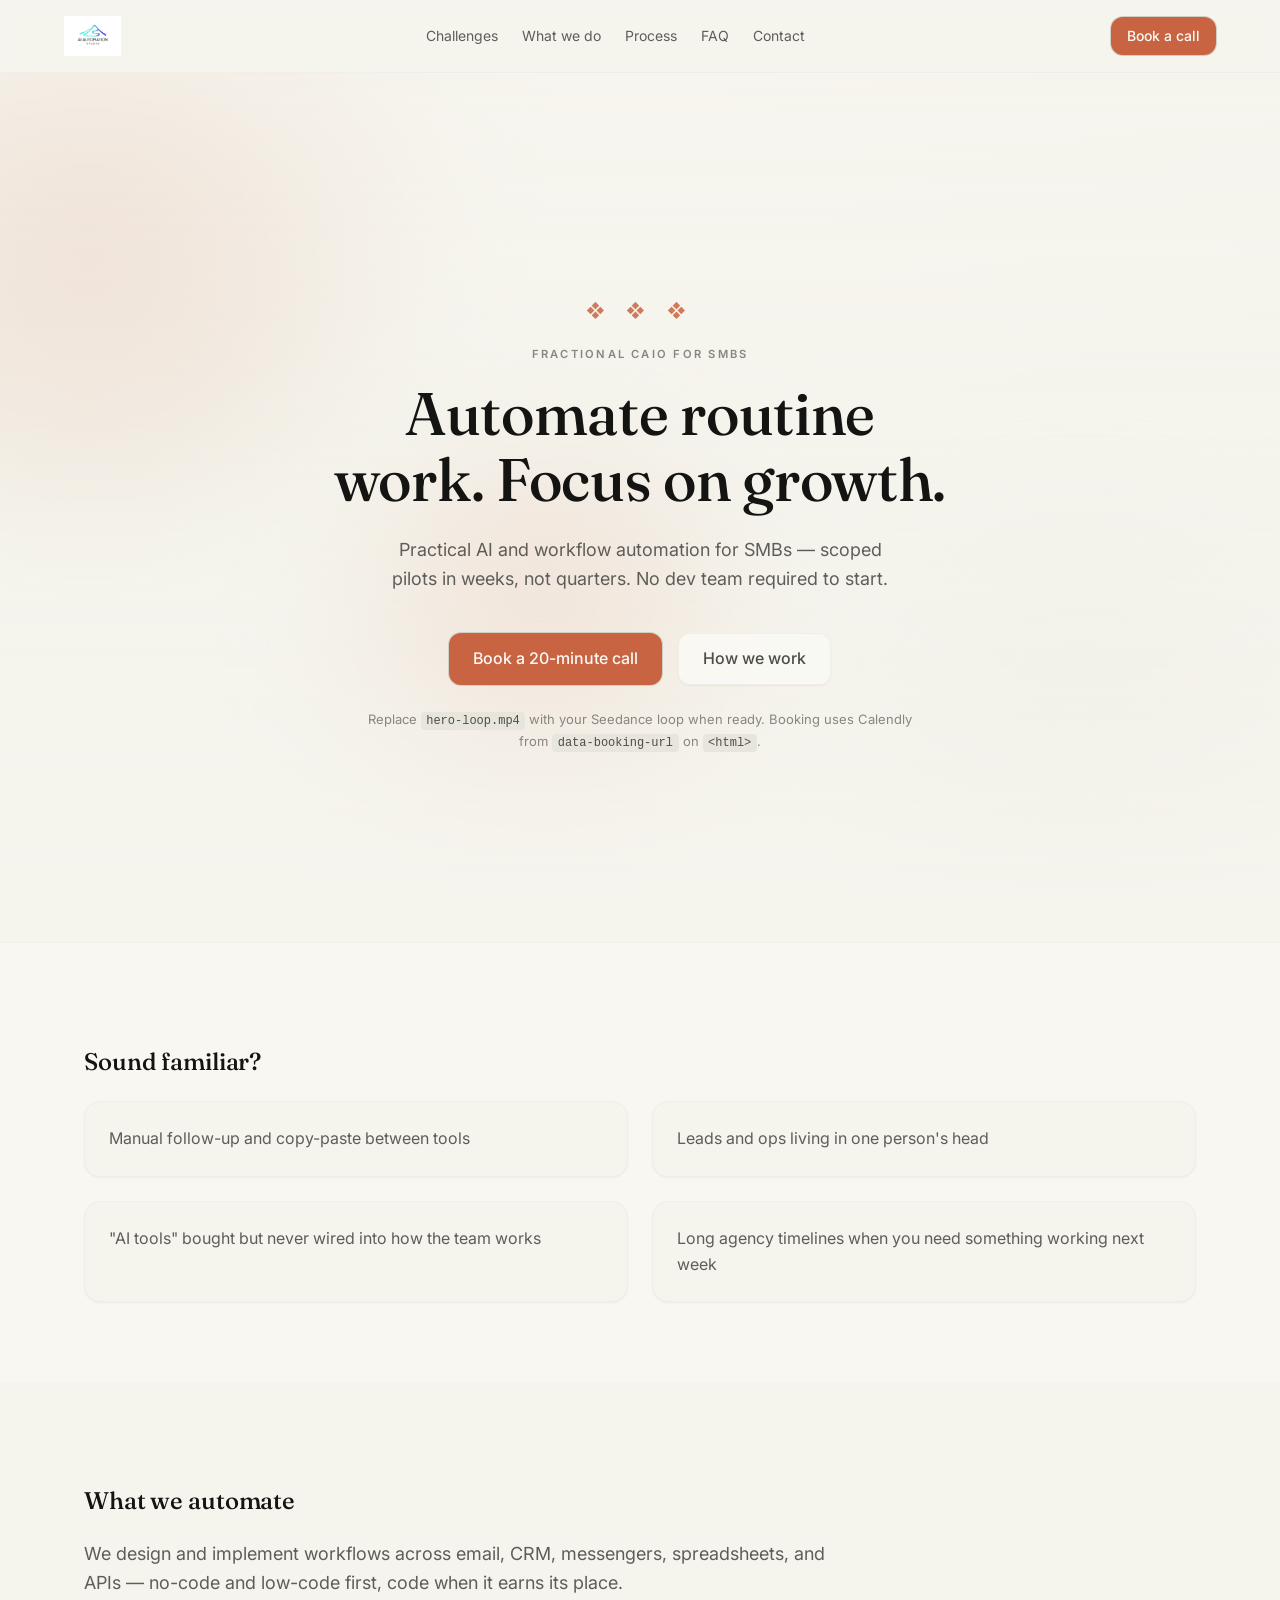
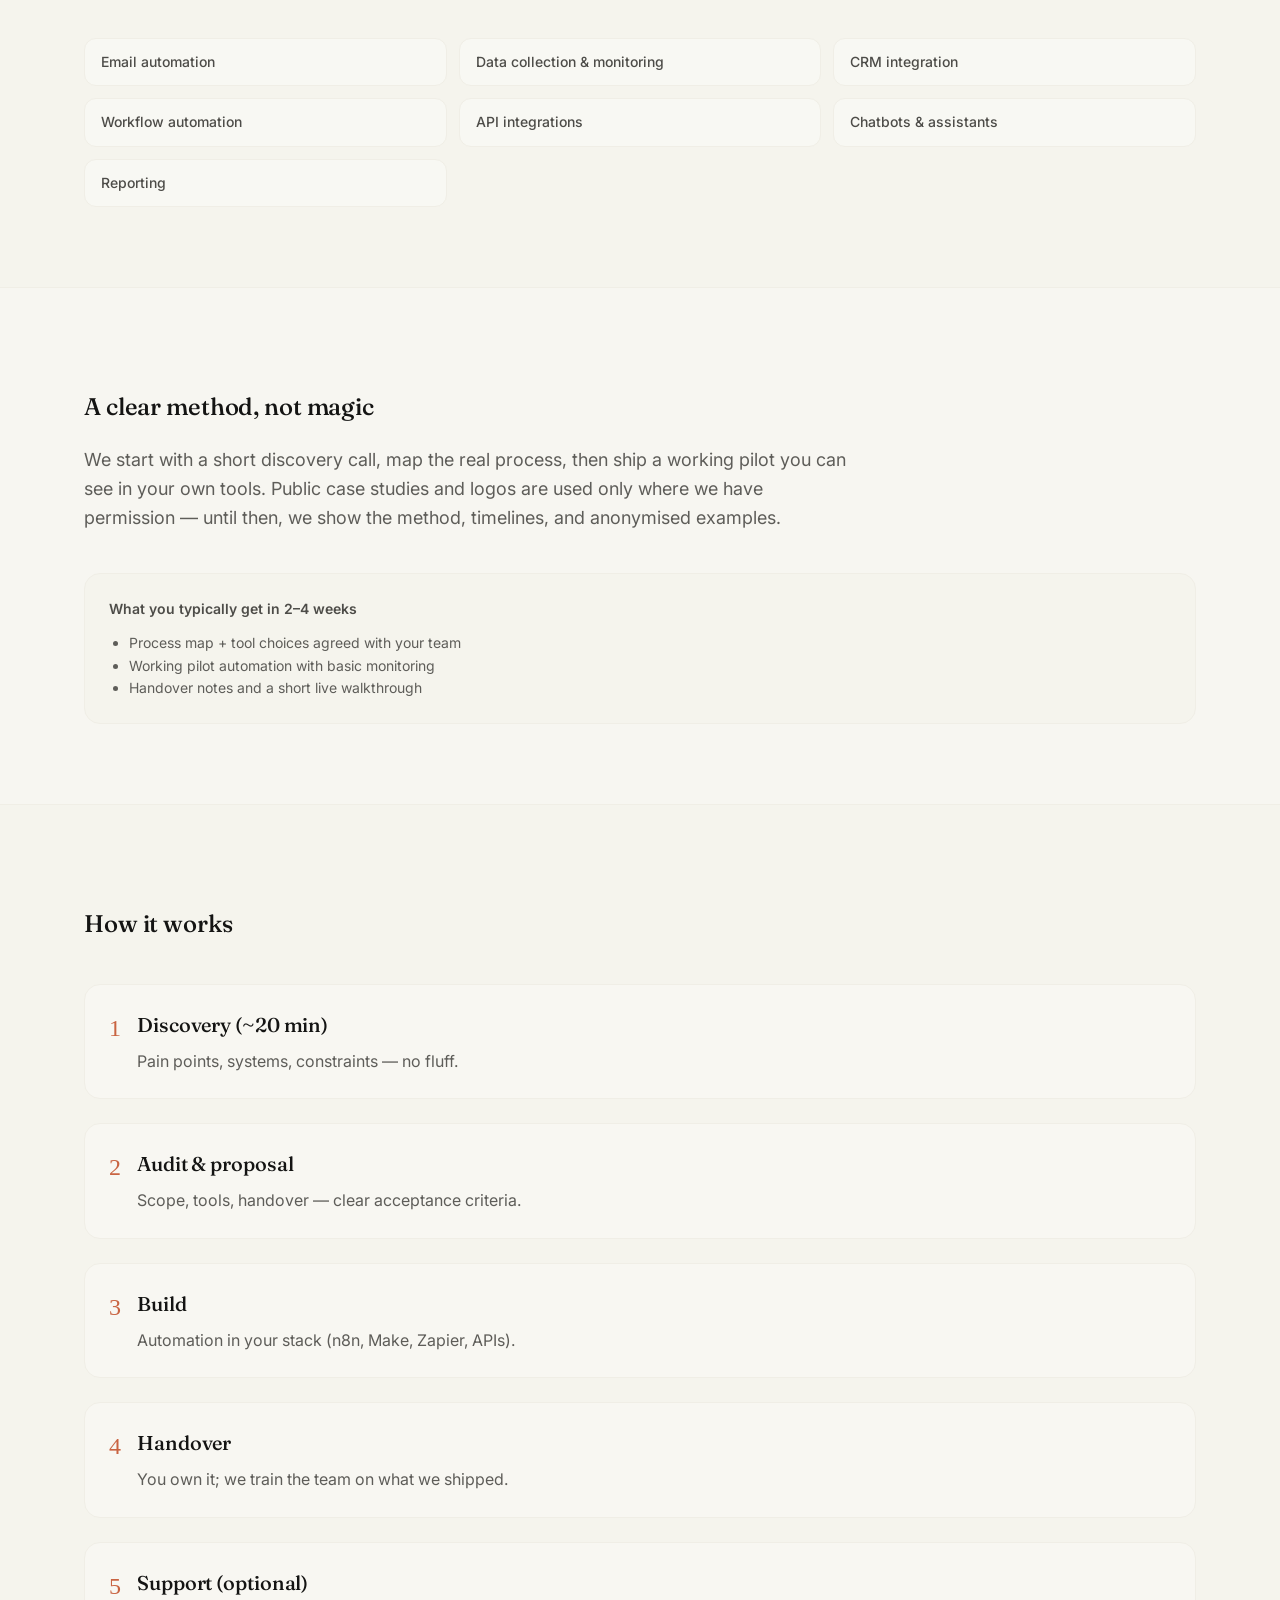
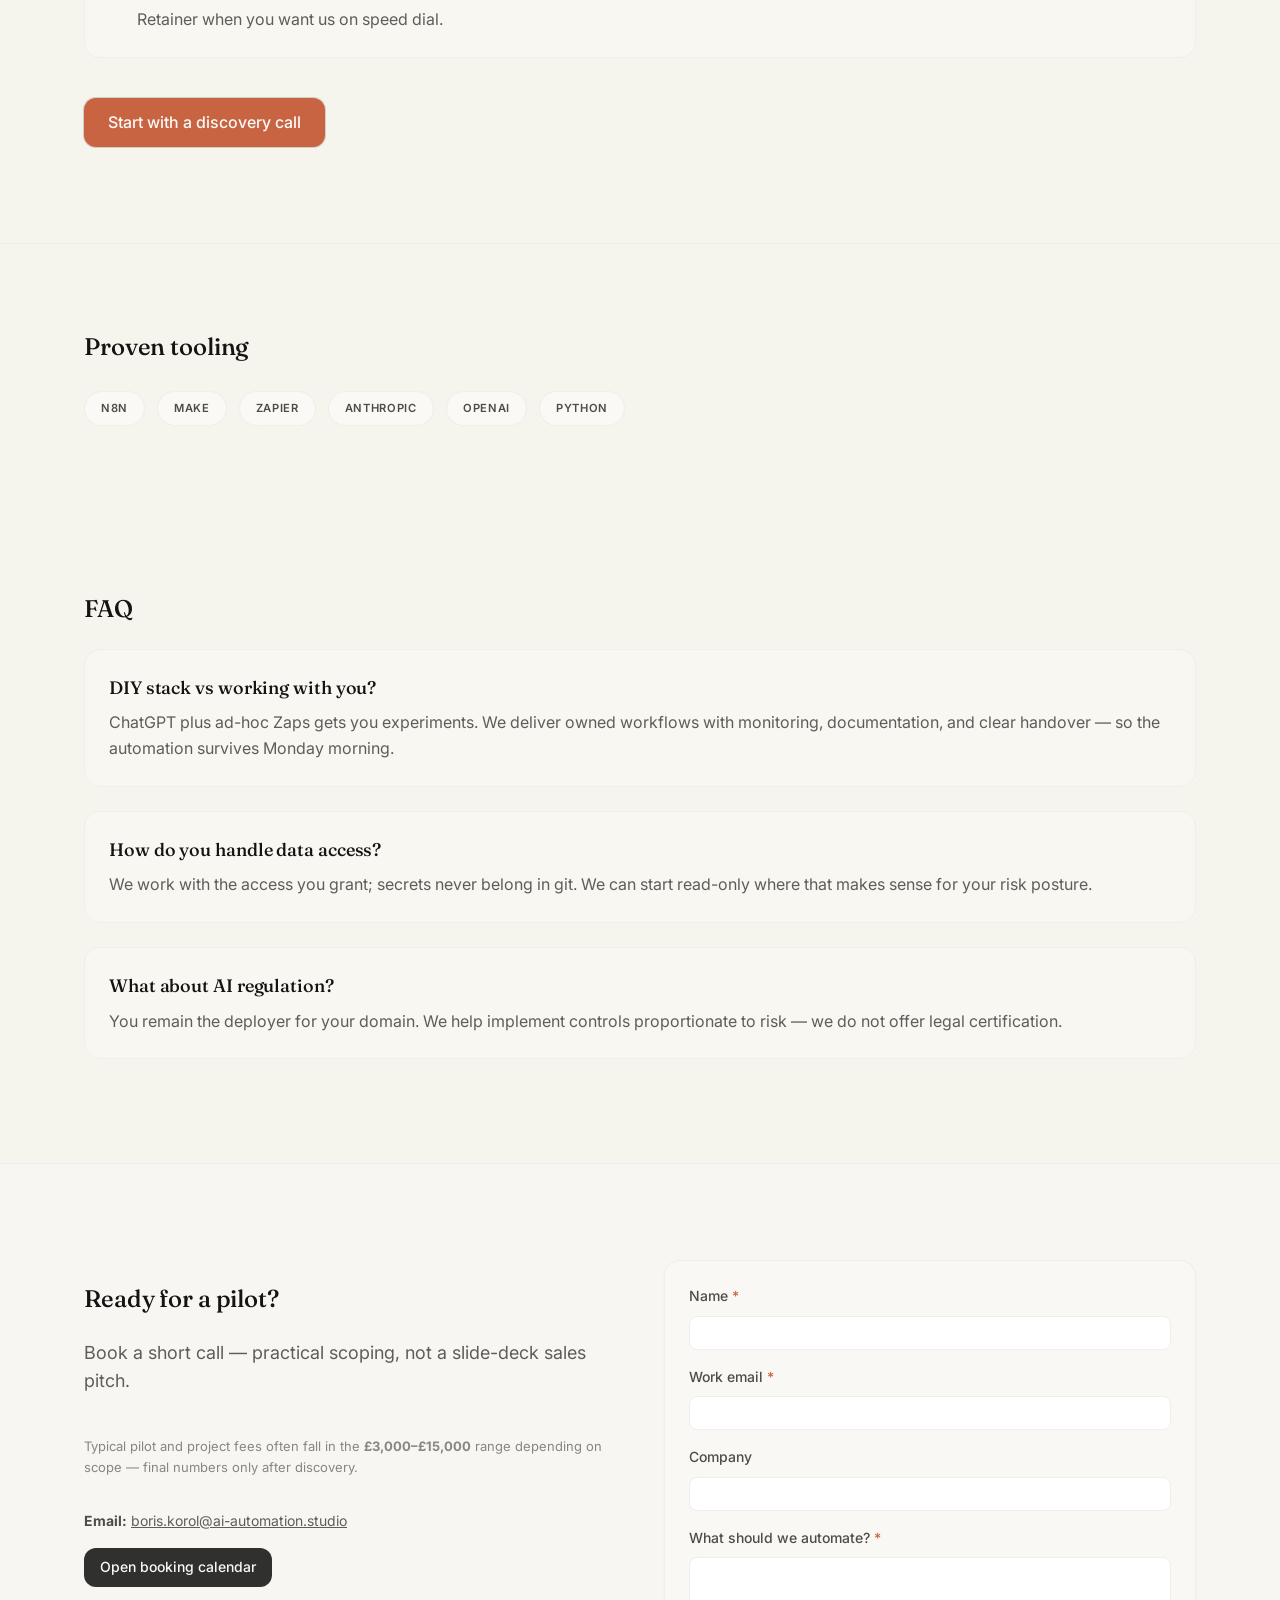
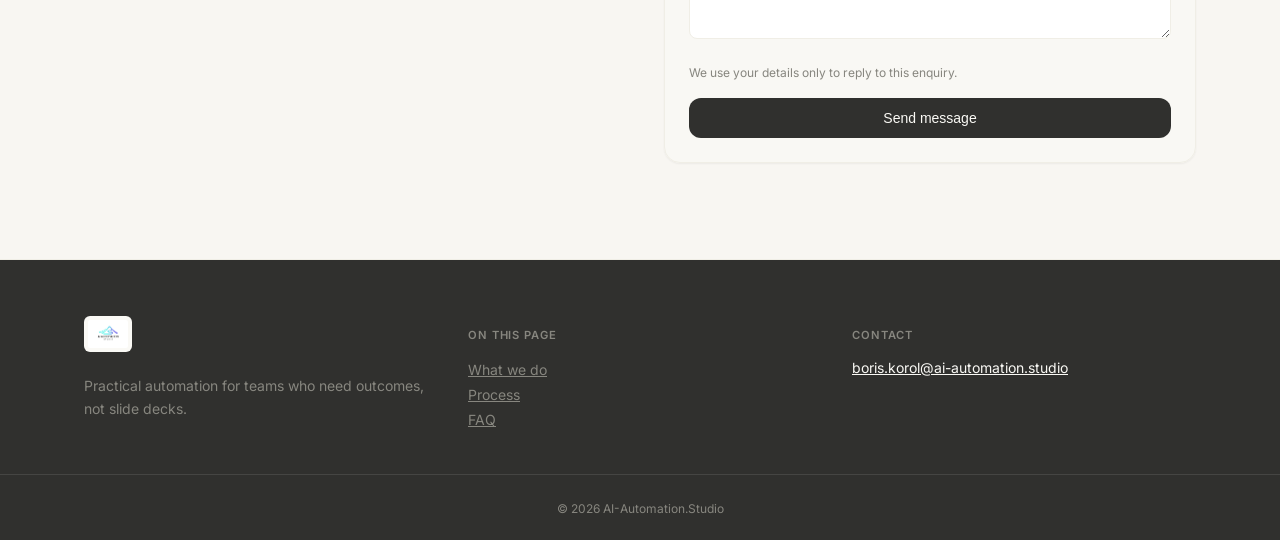
==== commit 2ed2525d: "Hero blobs: stronger breath (opacity pulse, no multiply, faster drift). Made-with: Cursor" ====
--- a/docs/index.html
+++ b/docs/index.html
@@ -52,6 +52,9 @@
         .hero-blob {
           animation: none !important;
         }
+        .hero-blob {
+          opacity: 0.55 !important;
+        }
       }
       body {
         margin: 0;
@@ -155,52 +158,54 @@
         overflow: hidden;
         pointer-events: none;
         background: radial-gradient(
-          ellipse 120% 80% at 50% 0%,
-          rgba(250, 249, 245, 0.55),
-          transparent 55%
+          ellipse 130% 90% at 50% -10%,
+          rgba(255, 252, 245, 0.75),
+          transparent 58%
         );
       }
       .hero-blob {
         position: absolute;
-        width: clamp(280px, 70vmin, 640px);
-        height: clamp(280px, 70vmin, 640px);
         border-radius: 50%;
-        filter: blur(72px);
-        opacity: 0.55;
-        mix-blend-mode: multiply;
-        will-change: transform;
+        filter: blur(52px);
+        mix-blend-mode: normal;
+        will-change: transform, opacity;
+        width: clamp(300px, 78vmin, 720px);
+        height: clamp(300px, 78vmin, 720px);
       }
       .hero-blob--a {
-        top: -18%;
-        left: -12%;
+        top: -20%;
+        left: -14%;
         background: radial-gradient(
-          circle at 40% 40%,
-          rgba(201, 100, 66, 0.35),
-          rgba(201, 100, 66, 0) 68%
+          circle at 38% 38%,
+          rgba(201, 100, 66, 0.55),
+          rgba(201, 100, 66, 0) 62%
         );
-        animation: heroBlobA 32s ease-in-out infinite;
+        animation: heroBlobA 20s ease-in-out infinite,
+          heroPulseA 10s ease-in-out infinite;
       }
       .hero-blob--b {
-        bottom: -22%;
-        right: -8%;
+        bottom: -24%;
+        right: -12%;
         background: radial-gradient(
           circle at 50% 50%,
-          rgba(232, 230, 220, 0.95),
-          rgba(232, 230, 220, 0) 70%
+          rgba(232, 230, 220, 1),
+          rgba(232, 230, 220, 0) 65%
         );
-        animation: heroBlobB 40s ease-in-out infinite;
+        animation: heroBlobB 26s ease-in-out infinite 0.5s,
+          heroPulseB 13s ease-in-out infinite;
       }
       .hero-blob--c {
-        top: 38%;
-        left: 28%;
-        width: clamp(220px, 55vmin, 480px);
-        height: clamp(220px, 55vmin, 480px);
+        top: 36%;
+        left: 22%;
+        width: clamp(240px, 58vmin, 520px);
+        height: clamp(240px, 58vmin, 520px);
         background: radial-gradient(
           circle at 50% 50%,
-          rgba(217, 119, 87, 0.22),
-          rgba(217, 119, 87, 0) 72%
+          rgba(217, 119, 87, 0.42),
+          rgba(217, 119, 87, 0) 68%
         );
-        animation: heroBlobC 24s ease-in-out infinite;
+        animation: heroBlobC 16s ease-in-out infinite 0.3s,
+          heroPulseC 8s ease-in-out infinite;
       }
       @keyframes heroBlobA {
         0%,
@@ -208,16 +213,16 @@
           transform: translate(0, 0) scale(1);
         }
         50% {
-          transform: translate(6%, 4%) scale(1.08);
+          transform: translate(11%, 7%) scale(1.12);
         }
       }
       @keyframes heroBlobB {
         0%,
         100% {
-          transform: translate(0, 0) scale(1.02);
+          transform: translate(0, 0) scale(1);
         }
         50% {
-          transform: translate(-5%, -6%) scale(1.12);
+          transform: translate(-10%, -9%) scale(1.14);
         }
       }
       @keyframes heroBlobC {
@@ -226,10 +231,37 @@
           transform: translate(0, 0) scale(1);
         }
         33% {
-          transform: translate(-4%, 5%) scale(1.06);
+          transform: translate(-8%, 10%) scale(1.08);
         }
         66% {
-          transform: translate(5%, -3%) scale(0.98);
+          transform: translate(10%, -6%) scale(0.96);
+        }
+      }
+      @keyframes heroPulseA {
+        0%,
+        100% {
+          opacity: 0.52;
+        }
+        50% {
+          opacity: 0.92;
+        }
+      }
+      @keyframes heroPulseB {
+        0%,
+        100% {
+          opacity: 0.38;
+        }
+        50% {
+          opacity: 0.78;
+        }
+      }
+      @keyframes heroPulseC {
+        0%,
+        100% {
+          opacity: 0.45;
+        }
+        50% {
+          opacity: 0.88;
         }
       }
       .hero-scrim {
